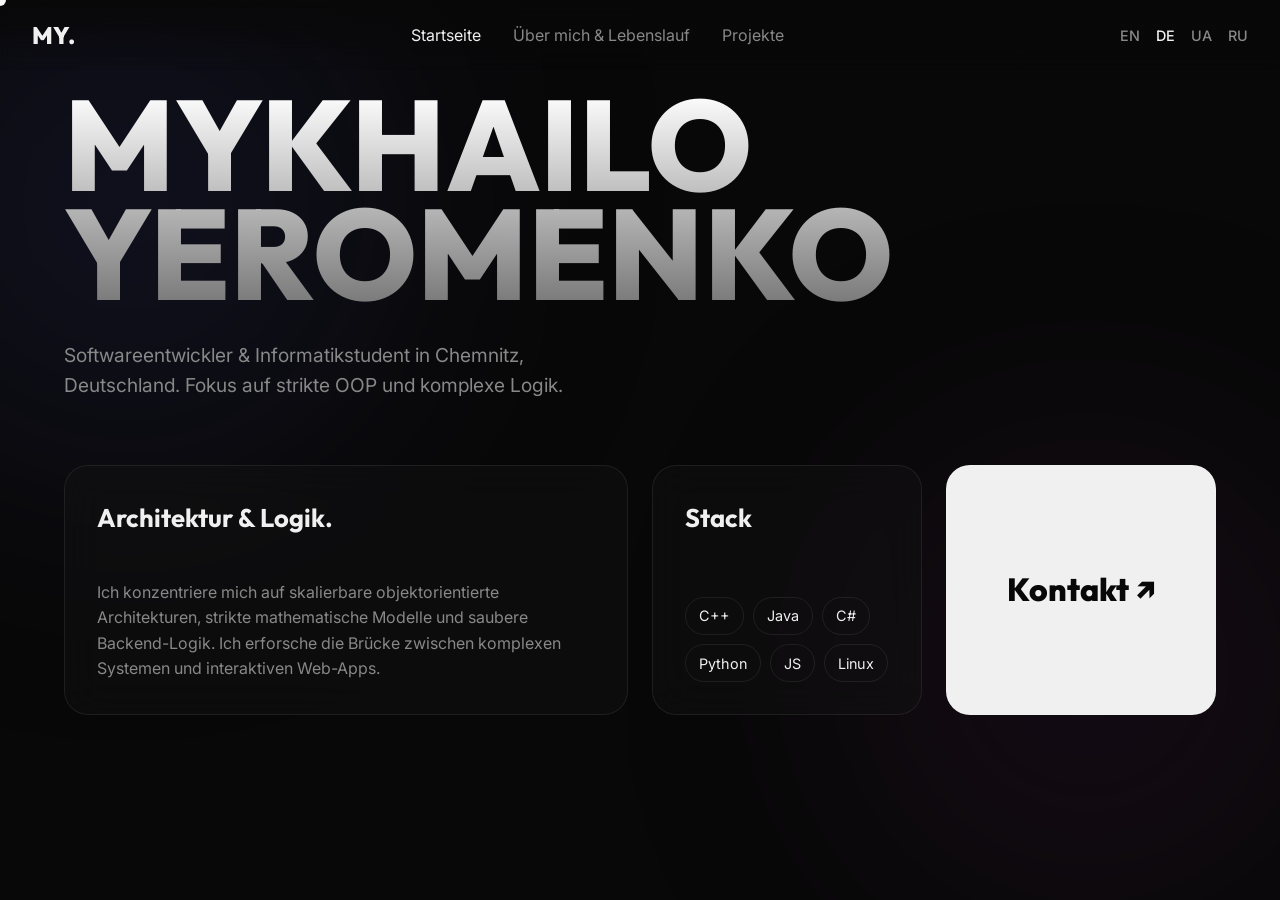
==== index_de.html @ 440ae3af "1" ====
<!DOCTYPE html>
<html lang="de">
<head>
    <meta charset="UTF-8">
    <meta name="viewport" content="width=device-width, initial-scale=1.0">
    <title>Portfolio</title>
    <link href="https://fonts.googleapis.com/css2?family=Outfit:wght@300;500;800&family=Inter:wght@400;500&family=JetBrains+Mono&display=swap" rel="stylesheet">
    <link rel="stylesheet" href="style.css">
    <link rel="icon" href="favicon-round.png" type="image/x-icon">
</head>
<body>
    <div class="cursor"></div>
    <div class="ambient-glow glow-1"></div>
    <div class="ambient-glow glow-2"></div>

    <!-- Шапка и Навигация -->
    <header class="top-nav">
        <div class="logo">MY.</div>
        <div class="burger-menu" id="burger-menu" role="button" aria-label="Navigationsmenü öffnen" tabindex="0">
            <span></span><span></span><span></span>
        </div>
        <nav class="main-nav" id="main-nav">
            <button class="nav-btn active hover-target" data-target="page-home">Startseite</button>
            <button class="nav-btn hover-target" data-target="page-about">Über mich & Lebenslauf</button>
            <button class="nav-btn hover-target" data-target="page-projects">Projekte</button>
        </nav>
        <div class="lang-switch">
            <a href="index.html" class="hover-target">EN</a>
            <a href="index_de.html" class="active hover-target">DE</a>
            <a href="index_ua.html" class="hover-target">UA</a>
            <a href="index_ru.html" class="hover-target">RU</a>
        </div>
    </header>

    <main class="container">
        
        <!-- ================= СТРАНИЦА: ГЛАВНАЯ (Bento Grid) ================= -->
        <section id="page-home" class="page-section active">
            <div class="hero">
                <h1 class="huge-text">MYKHAILO<br>YEROMENKO</h1>
                <div class="hero-bottom">
                    <p>Softwareentwickler & Informatikstudent in Chemnitz, Deutschland. Fokus auf strikte OOP und komplexe Logik.</p>
                </div>
            </div>

            <div class="bento-grid">
                <!-- Кратко о себе -->
                <div class="bento-card span-2 reveal">
                    <h3>Architektur & Logik.</h3>
                    <p>Ich konzentriere mich auf skalierbare objektorientierte Architekturen, strikte mathematische Modelle und saubere Backend-Logik. Ich erforsche die Brücke zwischen komplexen Systemen und interaktiven Web-Apps.</p>
                </div>
                <!-- Стек -->
                <div class="bento-card reveal tech-card">
                    <h3>Stack</h3>
                    <div class="tags">
                        <span>C++</span><span>Java</span><span>C#</span><span>Python</span><span>JS</span><span>Linux</span>
                    </div>
                </div>
                <div class="bento-card reveal contact-card">
                    <a target="_blank" href="https://t.me/Petryshka229" class="hover-target">Kontakt ↗</a>
                </div>
            </div>
        </section>


        <!-- ================= СТРАНИЦА: ОБО МНЕ & CV ================= -->
        <section id="page-about" class="page-section">
            <div class="about-grid">
                <!-- Мотивационное письмо -->
                <article class="motivation-section reveal">
                    <h2>Über mich</h2>
                    <p>Ich betrachte die Softwareentwicklung als eine strukturelle Disziplin. Mein Hauptaugenmerk liegt auf der Erstellung skalierbarer, objektorientierter Architekturen und komplexer Backend-Logik.</p>
                    <p>Über die akademischen Anforderungen hinaus entwickle ich aktiv interaktive Anwendungen und Simulationen. Ob es darum geht, einen mathematischen Kern zu strukturieren oder webbasierte Tools für Tabletop-Spiele wie Dungeons & Dragons zu entwerfen – ich lege stets Wert auf Code-Wartbarkeit und strikte Logikmuster.</p>
                    <p>Derzeit bin ich auf der Suche nach Möglichkeiten, mein Wissen in einer professionellen F&E- oder Backend-Entwicklungsumgebung anzuwenden.</p>
                </article>

                <!-- Резюме (CV) -->
                <article class="cv-section reveal">
                    <h2>Lebenslauf</h2>
                    <div class="cv-item">
                        <span class="cv-date">Okt 2026 — Heute</span>
                        <h3>Technische Universität Chemnitz</h3>
                        <p>B.Sc. Informatik (Wintersemester 2026/2027)</p>
                    </div>
                    <div class="cv-item">
                        <span class="cv-date">2022 — 2024</span>
                        <h3>V. N. Karazin Kharkiv National University</h3>
                        <p>Informatik (4 Semester absolviert)</p>
                    </div>
                    <div class="cv-item">
                        <span class="cv-date">Sprachen</span>
                        <p>Ukrainisch (Muttersprache), Russisch (Muttersprache), Deutsch (B2), Englisch.</p>
                    </div>
                </article>
            </div>
        </section>


        <!-- ================= СТРАНИЦА: ПРОЕКТЫ ================= -->
        <section id="page-projects" class="page-section">
            <div class="projects-header reveal">
                <h2>Ausgewählte Projekte</h2>
                <div class="project-filters">
                    <button class="filter-btn active hover-target" data-filter="all">Alle</button>
                    <button class="filter-btn hover-target" data-filter="university">Universität</button>
                    <button class="filter-btn hover-target" data-filter="courses">Kurse</button>
                    <button class="filter-btn hover-target" data-filter="hobby">Hobby</button>
                    <button class="filter-btn hover-target" data-filter="work">Arbeit</button>
                    <button class="filter-btn hover-target" data-filter="games">Spiele</button>
                </div>
            </div>

            <div class="projects-gallery">
                <article class="advanced-project-card reveal" data-category="university">
                <div class="project-preview">
                    <img src="lab001.jpg" alt="Lab 001 Preview" class="preview-img">
                    <div class="project-links">
                    <a href="https://misha1290.github.io/lab001/" class="btn-primary hover-target" target="_blank" rel="noopener noreferrer">Live-Demo</a>
                    <a href="https://github.com/misha1290/lab001" class="btn-secondary hover-target" target="_blank" rel="noopener noreferrer">GitHub</a>
                    </div>
                </div>
                <div class="project-details">
                    <span class="category">Universitätsprojekt</span>
                    <h3>HTML5 Web-Architektur</h3>
                    <p class="tech-stack">HTML5 • Semantisches Markup</p>
                    <p class="description">
                    Ein akademisches Projekt mit Fokus auf die grundlegenden Prinzipien der Erstellung von Webseiten unter Verwendung moderner HTML5-Standards und Client-Server-Architekturkonzepte.
                    </p>

                    <div class="features-block">
                    <h4>Hauptmerkmale & Highlights:</h4>
                    <ul>
                        <li><strong>Semantische Strukturierung:</strong> Verwendet Standard-Struktur-Tags wie <code>&lt;header&gt;</code>, <code>&lt;section&gt;</code>, <code>&lt;article&gt;</code> und <code>&lt;footer&gt;</code> für einen barrierefreien Dokumentenfluss.</li>
                        <li><strong>Native Multimedia-Integration:</strong> Bindet lokale Video- und Audiodateien direkt über HTML5 <code>&lt;video&gt;</code> und <code>&lt;audio&gt;</code> Tags mit integrierten Steuerelementen ein.</li>
                        <li><strong>Code-Dokumentation:</strong> Nutzt <code>&lt;pre&gt;</code> und <code>&lt;code&gt;</code> Blöcke, um rohe HTML-Beispiele innerhalb der Seite darzustellen.</li>
                    </ul>
                    </div>

                    <div class="code-viewer">
                    <div class="code-header">
                        <div class="mac-btns">
                        <span class="dot red"></span>
                        <span class="dot yellow"></span>
                        <span class="dot green"></span>
                        </div>
                        <span class="filename">index.html</span>
                    </div>
                    <pre><code>&lt;!-- Native video embedding with fallback --&gt;
    &lt;section&gt;
        &lt;p&gt;Вивід відео за допомогою тегу &amp;lt;video&amp;gt;&lt;/p&gt;
        &lt;video width="600" height="400" controls&gt;
            &lt;source src="videolabs.mp4" type="video/mp4"&gt;
            Ваш браузер не підтримує відтворення відео.
        &lt;/video&gt;
    &lt;/section&gt;</code></pre>
                    </div>
                </div>
                </article>
        <!-- BEAUTY-LAB -->
                <article class="advanced-project-card reveal" data-category="work">
                    <div class="project-preview">
                        <img src="BeautyLab.jpg" alt="Beauty Lab Chemnitz" class="preview-img">
                        <div class="project-links">
                        <a href="https://misha1290.github.io/-BEAUTY-LAB/" class="btn-primary hover-target" target="_blank" rel="noopener noreferrer">Live-Demo</a>
                        <a href="https://github.com/misha1290/-BEAUTY-LAB" class="btn-secondary hover-target" target="_blank" rel="noopener noreferrer">GitHub</a>
                        </div>
                    </div>

                    <div class="project-details">
                        <span class="category">Kommerziell / Landing Page</span>
                        <h3>Beauty Lab</h3>
                        <p class="tech-stack">Vanilla JS • Tailwind CSS • Fetch API</p>
                        <p class="description">
                        Eine hochwertige, zweisprachige (RU/DE) Landing Page, entwickelt für ein ästhetisches Zentrum in Deutschland. Das Projekt bietet dynamisches DOM-Rendering, scroll-ausgelöste Animationen und ein serverloses Lead-Capture-System, das mit Telegram integriert ist.
                        </p>

                        <div class="features-block">
                        <h4>Hauptmerkmale & Highlights:</h4>
                        <ul>
                            <li><strong>Serverlose Formularübermittlung:</strong> Weiterleitung von Buchungsanfragen an einen Telegram-Bot via Google Apps Script unter expliziter Umgehung von CORS-Preflight-Beschränkungen.</li>
                            <li><strong>Zustandsspeicherung (UX):</strong> Nutzung von <code>localStorage</code>, um Benutzereingaben über Sitzungen hinweg vorübergehend zu speichern und Datenverlust bei versehentlichem Neuladen der Seite zu verhindern.</li>
                            <li><strong>Zweisprachige Architektur:</strong> Dynamischer Sprachwechsel (Russisch/Deutsch), implementiert über ein benutzerdefiniertes JS-Wörterbuch und DOM-Traversing, ohne die Seite neu zu laden.</li>
                            <li><strong>Leistung:</strong> Striktes Styling mit Tailwind CSS und Animationen mithilfe der nativen <code>IntersectionObserver</code> API für optimale Rendering-Geschwindigkeit.</li>
                        </ul>
                        </div>

                        <div class="code-viewer">
                        <div class="code-header">
                            <div class="mac-btns">
                            <span class="dot red"></span>
                            <span class="dot yellow"></span>
                            <span class="dot green"></span>
                            </div>
                            <span class="filename">telegram-api.js</span>
                        </div>
                        <pre><code>// Asynchronous lead capture & CORS handling
        const GOOGLE_APP_URL = 'https://script.google.com/macros/s/.../exec'; 

        async function sendToTelegram(message, inputIdsToClear) {
            try {
                const response = await fetch(GOOGLE_APP_URL, {
                    method: 'POST',
                    // Using text/plain to avoid CORS preflight issues in Google Script
                    headers: { 'Content-Type': 'text/plain;charset=utf-8' },
                    body: JSON.stringify({ message: message })
                });
                
                const result = await response.json();
                
                if (result.status === 'success') {
                    showSuccessModal();
                    clearFormStorage(inputIdsToClear); // Clears localStorage upon success
                } else {
                    console.error('Server Error:', result.message);
                }
            } catch (error) {
                console.error('Network Error:', error);
            }
        }</code></pre>
                        </div>
                    </div>
                </article>
                <!-- Time Sync Manager -->
                <article class="advanced-project-card reveal" data-category="hobby">
                    <div class="project-preview">
                        <img src="Cat.jpg" alt="Time Sync Manager Preview" class="preview-img">
                        <div class="project-links">
                        <a href="https://misha1290.github.io/cat/" class="btn-primary hover-target" target="_blank" rel="noopener noreferrer">Live-Demo</a>
                        <a href="https://github.com/misha1290/cat" class="btn-secondary hover-target" target="_blank" rel="noopener noreferrer">GitHub</a>
                        </div>
                    </div>

                    <div class="project-details">
                        <span class="category">Hobby / Utility App</span>
                        <h3>Time Sync Manager & Shop</h3>
                        <p class="tech-stack">JavaScript (ES6+) • Fetch API • LocalStorage</p>
                        <p class="description">
                        Eine Webanwendung mit einem Countdown-Timer, der mit einer globalen Zeit-API synchronisiert ist. Sie enthält ein virtuelles Geschäft, in dem Benutzer zeitverändernde Power-Ups kaufen oder verwenden können.
                        </p>

                        <div class="features-block">
                        <h4>Hauptmerkmale & Highlights:</h4>
                        <ul>
                            <li><strong>Server-Zeit-Synchronisation:</strong> Ruft Echtzeit-UTC-Daten von <code>worldtimeapi.org</code> ab, um clientseitige Uhrenabweichungen anzupassen und Manipulationen zu verhindern.</li>
                            <li><strong>Persistente Zustandsverwaltung:</strong> Verwendet <code>localStorage</code>, um die Endzeit des Timers, Pausenmomente und das Shop-Inventar (Gegenstände wie Zeit-Einfrierungen) über Browser-Neuladevorgänge hinweg zu speichern.</li>
                            <li><strong>Dynamische UI-Aktualisierungen:</strong> Berechnet Stunden, Minuten und Sekunden dynamisch und behandelt das Löschen von Intervallen, wenn der Timer null erreicht.</li>
                        </ul>
                        </div>

                        <div class="code-viewer">
                        <div class="code-header">
                            <div class="mac-btns">
                            <span class="dot red"></span>
                            <span class="dot yellow"></span>
                            <span class="dot green"></span>
                            </div>
                            <span class="filename">timer-sync.js</span>
                        </div>
                        <pre><code>// Fetching real UTC time to prevent client-side cheating
        async function getServerTime() {
        try {
            const response = await fetch("https://worldtimeapi.org/api/ip");
            const data = await response.json();
            return new Date(data.utc_datetime);
        } catch (error) {
            console.error("API Error:", error);
            return new Date(); // fallback: local time
        }
        }</code></pre>
                        </div>
                    </div>
                </article>
        <!-- 1. SeptaBank -->
                <article class="advanced-project-card reveal" data-category="courses">
                    <div class="project-preview">
                        <img src="Bank.jpg" alt="SeptaBank UI Preview" class="preview-img">
                        <div class="project-links">
                        <a href="https://misha1290.github.io/SeptaBank/" class="btn-primary hover-target" target="_blank" rel="noopener noreferrer">Live-Demo</a>
                        <a href="https://github.com/misha1290/SeptaBank" class="btn-secondary hover-target" target="_blank" rel="noopener noreferrer">GitHub</a>
                        </div>
                    </div>

                    <div class="project-details">
                        <span class="category">Kursprojekt / Frontend UI</span>
                        <h3>SeptaBank Landing</h3>
                        <p class="tech-stack">Vanilla JS • CSS 3D Transforms • AOS</p>
                        <p class="description">
                        Eine visuell ansprechende Landing Page, entworfen für ein fiktives Finanzinstitut. Der Hauptfokus liegt auf einer reibungslosen Benutzererfahrung mit gesteuerten Preloader-Sequenzen, scroll-gesteuerten Enthüllungen und komplexen CSS-Architekturen für 3D-Elemente.
                        </p>

                        <div class="features-block">
                        <h4>Wichtige technische Highlights:</h4>
                        <ul>
                            <li><strong>Timeout-Preloader:</strong> Ein benutzerdefinierter, JS-gesteuerter Ladebildschirm, der den Overflow blockiert, bis das DOM vollständig bereit ist, und reibungslos über CSS-Klassen ausgeblendet wird.</li>
                            <li><strong>3D-Karten-Interaktionen:</strong> Implementierung realistischer Kreditkartenkomponenten mit erweiterten CSS-Eigenschaften wie <code>transform-style: preserve-3d</code> und <code>rotateY</code>.</li>
                            <li><strong>Scroll-Animationen:</strong> Integration der AOS-Bibliothek für performante, intersectionsbasierte Fade- und Zoom-Effekte auf Inhaltsblöcken.</li>
                        </ul>
                        </div>

                        <div class="code-viewer">
                        <div class="code-header">
                            <div class="mac-btns">
                            <span class="dot red"></span>
                            <span class="dot yellow"></span>
                            <span class="dot green"></span>
                            </div>
                            <span class="filename">loader.js</span>
                        </div>
                        <pre><code>// Preloader & overflow control sequence
        let loader = document.querySelector('.loading');
        let body = document.querySelector('body');

        window.addEventListener('load', function() {
            loader.classList.add('tuck');
            body.classList.add('tuck'); // Enables scrolling
            
            setTimeout(function() {
                loader.classList.remove('tuck');
                body.classList.remove('tuck');
            }, 1000);
        });</code></pre>
                        </div>
                    </div>
                </article>
                <!-- 2. Gildia -->
                <article class="advanced-project-card reveal" data-category="hobby">
                    <div class="project-preview">
                        <img src="Gildia.jpg" alt="Adventurers Guild Preview" class="preview-img">
                        <div class="project-links">
                        <a href="https://misha1290.github.io/Gildia/" class="btn-primary hover-target" target="_blank" rel="noopener noreferrer">Live-Demo</a>
                        <a href="https://github.com/misha1290/Gildia" class="btn-secondary hover-target" target="_blank" rel="noopener noreferrer">GitHub</a>
                        </div>
                    </div>

                    <div class="project-details">
                        <span class="category">Hobby / Tabletop Tool</span>
                        <h3>Adventurers Guild Board</h3>
                        <p class="tech-stack">JavaScript (ES6) • DOM Manipulation • CSS</p>
                        <p class="description">
                        Ein immersives, interaktives Quest-Board, das entwickelt wurde, um Homebrew D&D-Kampagnen zu verfolgen. Es parst Arrays von Quest- und Charakterdaten, um dynamisch ein zufälliges, organisch aussehendes schwarzes Brett und eine Rangliste zu generieren.
                        </p>

                        <div class="features-block">
                        <h4>Wichtige technische Highlights:</h4>
                        <ul>
                            <li><strong>Dynamische HTML-Injektion:</strong> Durchlaufen von Daten-Arrays, um komplexe DOM-Elemente on-the-fly mittels Template-Literalen zu konstruieren und anzuhängen.</li>
                            <li><strong>Organische algorithmische UI:</strong> Simulation eines physischen schwarzen Bretts durch Anwendung einer zufälligen CSS-Rotation (zwischen -4 und 4 Grad) auf jede gerenderte Quest-Karte.</li>
                            <li><strong>Komplexes Styling:</strong> Erstellung einer Fantasy-Ästhetik unter Verwendung von gestapelten linearen und radialen Farbverläufen, benutzerdefinierten Web-Schriftarten und mehrschichtigen Box-Shadows.</li>
                        </ul>
                        </div>

                        <div class="code-viewer">
                        <div class="code-header">
                            <div class="mac-btns">
                            <span class="dot red"></span>
                            <span class="dot yellow"></span>
                            <span class="dot green"></span>
                            </div>
                            <span class="filename">render-quests.js</span>
                        </div>
                        <pre><code>// Dynamic rendering with randomized rotation
        quests.forEach(quest =&gt; {
            const notice = document.createElement('div');
            notice.classList.add('notice');
            
            // Applying random tilt (-4 to 4 degrees)
            const rotation = (Math.random() * 8) - 4;
            notice.style.transform = `rotate(${rotation}deg)`;

            let marksHtml = quest.marks &gt; 0 
                ? `&lt;div class="marks"&gt;${'🔴'.repeat(quest.marks)}&lt;/div&gt;` 
                : '';

            notice.innerHTML = `
                &lt;h2&gt;${quest.title}&lt;/h2&gt;
                &lt;span class="highlight"&gt;XP: ${quest.xp}&lt;/span&gt;
                &lt;p&gt;${quest.desc}&lt;/p&gt;
                &lt;span class="highlight"&gt;Reward: ${quest.reward}&lt;/span&gt;
                ${marksHtml}
            `;
            
            board.appendChild(notice);
        });</code></pre>
                        </div>
                    </div>
                </article>
                <!-- Kingdom Game -->
                <article class="advanced-project-card reveal" data-category="hobby games">
                    <div class="project-preview">
                        <img src="kingdom.png" alt="Kingdom Game Preview" class="preview-img">
                        <div class="project-links">
                        <a href="https://misha1290.github.io/kingdom/" class="btn-primary hover-target" target="_blank" rel="noopener noreferrer">Live-Demo</a>
                        <a href="https://github.com/misha1290/kingdom" class="btn-secondary hover-target" target="_blank" rel="noopener noreferrer">GitHub</a>
                        </div>
                    </div>

                    <div class="project-details">
                        <span class="category">Hobby / Web-Spiel</span>
                        <h3>Kingdom: Royal Defense</h3>
                        <p class="tech-stack">Vanilla JS • HTML5 Audio • DOM</p>
                        <p class="description">
                        Ein browserbasiertes interaktives Story- und Strategiespiel. Spieler verwalten Truppenstärken und Taktiken, um einen Aufstand niederzuschlagen, mit verzweigten Handlungssträngen, versteckten Lore-Modals und einer benutzerdefinierten ziehbaren Radio-Schnittstelle für Hintergrundmusik.
                        </p>

                        <div class="features-block">
                        <h4>Wichtige technische Highlights:</h4>
                        <ul>
                            <li><strong>Benutzerdefinierter Media Player:</strong> Implementierung einer ziehbaren Radio-UI, bei der die Position des Schiebereglers dynamisch den aktuell spielenden Audiotrack berechnet und ändert.</li>
                            <li><strong>Spiel-Logik & Ergebnisse:</strong> Entwicklung eines Kampfbeschreibungssystems, das Benutzerentscheidungen und zufällige Feindstärke vergleicht, um Sieg oder Niederlage zu bestimmen.</li>
                            <li><strong>CSS State Management:</strong> Nutzung des nativen Checkbox-Hacks (Pseudoklassen), um komplexe versteckte UI-Elemente und Lore-Modals umzuschalten, ohne sich vollständig auf JavaScript zu verlassen.</li>
                        </ul>
                        </div>

                        <div class="code-viewer">
                        <div class="code-header">
                            <div class="mac-btns">
                            <span class="dot red"></span>
                            <span class="dot yellow"></span>
                            <span class="dot green"></span>
                            </div>
                            <span class="filename">radio-drag.js</span>
                        </div>
                        <pre><code>// Handling draggable radio slider and track switching
        draggable.onmousedown = function(event) {
            isDragging = true;
            document.onmousemove = function(event) {
                if (isDragging) {
                    const containerRect = container.getBoundingClientRect();
                    let newLeft = event.clientX - containerRect.left - draggable.offsetWidth / 2;

                    let closestPosition = positions[0];
                    let closestDistance = Math.abs(newLeft - positions[0]);
                    for (let pos of positions) {
                        let distance = Math.abs(newLeft - pos);
                        if (distance &lt; closestDistance) {
                            closestPosition = pos;
                            closestDistance = distance;
                        }
                    }
                    draggable.style.left = closestPosition + 'px';
                }
            };
        };</code></pre>
                        </div>
                    </div>
                </article>

                <!-- Chess Players -->
                <article class="advanced-project-card reveal" data-category="courses">
                    <div class="project-preview">
                        <img src="Chess.jpeg" alt="Chess Players Preview" class="preview-img">
                        <div class="project-links">
                        <a href="https://misha1290.github.io/Practical_robot_No.7/" class="btn-primary hover-target" target="_blank" rel="noopener noreferrer">Live-Demo</a>
                        <a href="https://github.com/misha1290/Practical_robot_No.7" class="btn-secondary hover-target" target="_blank" rel="noopener noreferrer">GitHub</a>
                        </div>
                    </div>

                    <div class="project-details">
                        <span class="category">Kursprojekt / Information</span>
                        <h3>Greatest Chess Players</h3>
                        <p class="tech-stack">HTML5 • CSS Layouts • Anchor Navigation</p>
                        <p class="description">
                        Eine strukturierte Informationswebseite, die die Biografien der größten Schachspieler der Geschichte detailliert beschreibt. Das Projekt betont saubere Typografie, semantische Strukturierung und effektive In-Page-Navigation mithilfe von Anker-Links.
                        </p>

                        <div class="features-block">
                        <h4>Wichtige technische Highlights:</h4>
                        <ul>
                            <li><strong>Fixierte Sidebar-Navigation:</strong> Implementierung eines persistenten Seitenmenüs mit CSS Fixed Positioning, das es Benutzern ermöglicht, schnell zwischen verschiedenen Spielerbiografien zu springen.</li>
                            <li><strong>Semantischer HTML-Fluss:</strong> Nutzung von Struktur-Tags zur logischen Organisation von Inhalten für bessere Barrierefreiheit und SEO-Indizierung.</li>
                            <li><strong>Responsive Layout-Anpassungen:</strong> Konfiguration von Media Queries, um die Sidebar auf kleineren Bildschirmen auszublenden und sicherzustellen, dass der Hauptinhalt auf mobilen Geräten lesbar bleibt.</li>
                        </ul>
                        </div>

                        <div class="code-viewer">
                        <div class="code-header">
                            <div class="mac-btns">
                            <span class="dot red"></span>
                            <span class="dot yellow"></span>
                            <span class="dot green"></span>
                            </div>
                            <span class="filename">style.css</span>
                        </div>
                        <pre><code>/* Responsive Sidebar Navigation */
        .minu{
        position: fixed;
        text-align: center;
        border: thick solid black;
        width: 190px;
        height: 520px;
        left: 30px;
        }

        @media screen and (max-width: 906px) {
        .minu{
            display: none;
        }
        .section{
            padding-left: 0px;
        }
        }</code></pre>
                        </div>
                    </div>
                </article>

                <!-- DECBASE -->
                <article class="advanced-project-card reveal" data-category="courses work">
                    <div class="project-preview">
                        <img src="DECBASE.jpeg" alt="DECBASE Preview" class="preview-img">
                        <div class="project-links">
                        <a href="https://misha1290.github.io/DECBASE/" class="btn-primary hover-target" target="_blank" rel="noopener noreferrer">Live-Demo</a>
                        <a href="https://github.com/misha1290/DECBASE" class="btn-secondary hover-target" target="_blank" rel="noopener noreferrer">GitHub</a>
                        </div>
                    </div>

                    <div class="project-details">
                        <span class="category">Kurse / Architektur Landing</span>
                        <h3>DECBASE Interior Design</h3>
                        <p class="tech-stack">SCSS • Bootstrap 5 • HTML Dialog</p>
                        <p class="description">
                        Eine umfassende, stark stilistisierte Landing Page für ein Innenarchitekturbüro. Dieses Projekt demonstriert die Fähigkeit, externe Frameworks zu integrieren und gleichzeitig eine starke, benutzerdefinierte Styling-Architektur beizubehalten.
                        </p>

                        <div class="features-block">
                        <h4>Wichtige technische Highlights:</h4>
                        <ul>
                            <li><strong>Native Dialog Modals:</strong> Nutzung des nativen HTML-Dialog-Elements in Kombination mit Inline-JavaScript, um komplexe Overlay-Bildschirme ohne schwere externe Skripte zu verwalten.</li>
                            <li><strong>Framework-Integration:</strong> Verwendung einer beliebten CSS-Bibliothek zur schnellen Implementierung robuster Komponenten, insbesondere von responsiven Karussells für Kundenreferenzen.</li>
                            <li><strong>Erweiterte CSS-Architektur:</strong> Organisation von Stilen mithilfe von erweitertem Nesting und Pseudo-Elementen zur Erstellung komplexer UI-Muster wie animierter mobiler Burger-Menüs.</li>
                        </ul>
                        </div>

                        <div class="code-viewer">
                        <div class="code-header">
                            <div class="mac-btns">
                            <span class="dot red"></span>
                            <span class="dot yellow"></span>
                            <span class="dot green"></span>
                            </div>
                            <span class="filename">index.html</span>
                        </div>
                        <pre><code>&lt;!-- Native HTML5 Dialog Implementation --&gt;
        &lt;button class="best-button-open sub-button" onclick="document.querySelector('.best-modal').showModal()"&gt;CONTINUE READING&lt;/button&gt;

        &lt;dialog class="best-modal"&gt;
        &lt;h1 class="modal-title"&gt;More information&lt;/h1&gt;
        &lt;p class="modal-text"&gt;Detailed content goes here...&lt;/p&gt;
        &lt;img class="modal-img" src="./image/img1.jpg" alt="error"&gt;
        &lt;button class="best-button-close" onclick="document.querySelector('.best-modal').close()"&gt;Exit&lt;/button&gt;
        &lt;/dialog&gt;</code></pre>
                        </div>
                    </div>
                </article>

            </div>
        </section>
    </main>
    <script src="script.js"></script>
</body>
</html>
---- style.css ----
:root {
    --bg-color: #080808;
    --text-main: #f0f0f0;
    --text-muted: #888;
    --accent: #fff;
    --card-bg: rgba(20, 20, 20, 0.4);
    --card-border: rgba(255, 255, 255, 0.08);
    --code-bg: #0D0D0D;
}

* {
    margin: 0;
    padding: 0;
    box-sizing: border-box;
}
/* Скролл */
html {
    scrollbar-width: thin;
    scrollbar-color: rgba(255, 255, 255, 0.2) var(--bg-color);
}
::-webkit-scrollbar {
    width: 8px;
}
::-webkit-scrollbar-track {
    background: var(--bg-color);
}
::-webkit-scrollbar-thumb {
    background: rgba(255, 255, 255, 0.15);
    border-radius: 10px;
    border: 2px solid var(--bg-color);
}
::-webkit-scrollbar-thumb:hover {
    background: rgba(255, 255, 255, 0.35);
}


body {
    background-color: var(--bg-color);
    color: var(--text-main);
    font-family: 'Inter', sans-serif;
    overflow-x: hidden;
    line-height: 1.6;
}

/* --- Ambient Glow --- */
.ambient-glow {
    position: fixed;
    border-radius: 50%;
    filter: blur(120px);
    z-index: -1;
    opacity: 0.5;
    will-change: transform, opacity
}
.glow-1 {
    width: 60vw; height: 60vw;
    background: radial-gradient(circle, rgba(40,40,90,0.8) 0%, rgba(0,0,0,0) 70%);
    top: -20vh; left: -20vw;
}
.glow-2 {
    width: 50vw; height: 50vw;
    background: radial-gradient(circle, rgba(80,30,80,0.6) 0%, rgba(0,0,0,0) 70%);
    bottom: -10vh; right: -10vw;
}

.top-nav {
    display: flex;
    justify-content: space-between;
    align-items: center;
    padding: 1rem 2rem;
    position: fixed;
    width: 100%;
    z-index: 100;
    background: linear-gradient(to bottom, rgba(8,8,8,0.9), transparent);
    backdrop-filter: blur(5px);
}
.logo {
    font-family: 'Outfit', sans-serif;
    font-weight: 800;
    font-size: 1.5rem;
}
.main-nav {
    display: flex;
    gap: 2rem;
}
.nav-btn {
    background: none; border: none;
    color: var(--text-muted);
    font-size: 1rem; font-family: 'Inter', sans-serif;
    transition: color 0.3s;
}
.nav-btn.active, .nav-btn:hover { color: var(--text-main); }

.lang-switch { 
    display: flex; 
    gap: 1rem; 
    font-size: 0.9rem; 
    font-weight: 500; 
}

.lang-switch a { 
    color: var(--text-muted); 
    text-decoration: none;
    transition: color 0.3s ease; 
}

.lang-switch a.active, 
.lang-switch a:hover { 
    color: var(--text-main); 
}

.container { 
    padding: 90px 4rem 2rem; 
    max-width: 1400px; 
    margin: 0 auto; 
    min-height: 100vh; /* Гарантируем, что контейнер занимает весь экран */
}
.page-section { display: none; animation: fadeIn 0.6s ease forwards; }
.page-section.active { display: block; }
@keyframes fadeIn { from { opacity: 0; transform: translateY(10px); } to { opacity: 1; transform: translateY(0); } }

/* --- ГЛАВНАЯ: Typography & Bento --- */
.hero { margin-bottom: 4rem; }
.huge-text {
    font-family: 'Outfit', sans-serif;
    font-size: clamp(4rem, 10vw, 11rem);
    font-weight: 800; line-height: 0.85;
    background: linear-gradient(180deg, #fff 0%, #777 100%);
    -webkit-background-clip: text; -webkit-text-fill-color: transparent;
}
.hero-bottom { margin-top: 2rem; color: var(--text-muted); font-size: 1.2rem; max-width: 500px; }

.bento-grid {
    display: grid; grid-template-columns: repeat(4, 1fr);
    grid-auto-rows: 250px; gap: 1.5rem;
}
.bento-card {
    background: var(--card-bg); border: 1px solid var(--card-border);
    border-radius: 24px; padding: 2rem;
    display: flex; flex-direction: column; justify-content: space-between;
    backdrop-filter: blur(20px); transition: transform 0.4s;
}
.bento-card:hover { transform: translateY(-5px); }
.span-2 { grid-column: span 2; }
.bento-card h3 { font-family: 'Outfit', sans-serif; font-size: 1.6rem; margin-bottom: 1rem; }
.bento-card p { color: var(--text-muted); }

.tags { display: flex; flex-wrap: wrap; gap: 0.6rem; }
.tags span { padding: 0.4rem 0.8rem; border: 1px solid var(--card-border); border-radius: 50px; font-size: 0.9rem; }
.contact-card { background: var(--text-main); align-items: center; justify-content: center; position: relative; }
.contact-card a { color: var(--bg-color); text-decoration: none; font-size: 2rem; font-family: 'Outfit', sans-serif; font-weight: 800; }
.contact-card a::after {
    content: '';
    position: absolute;
    inset: 0;
}

/* --- ОБО МНЕ & CV --- */
.about-grid { display: grid; grid-template-columns: 1fr 1fr; gap: 4rem; padding-top: 2rem; }
h2 { font-family: 'Outfit', sans-serif; font-size: 2.5rem; margin-bottom: 2rem; border-bottom: 1px solid var(--card-border); padding-bottom: 1rem; }
.motivation-section p { color: var(--text-muted); font-size: 1.1rem; margin-bottom: 1.5rem; }
.cv-item { margin-bottom: 2rem; }
.cv-date { display: block; font-family: 'JetBrains Mono', monospace; font-size: 0.85rem; color: #aaa; margin-bottom: 0.3rem; }
.cv-item h3 { font-size: 1.2rem; margin-bottom: 0.3rem; }
.cv-item p { color: var(--text-muted); }

/* --- ПРОЕКТЫ & ФИЛЬТРЫ --- */
.projects-header { margin-bottom: 3rem; }
.project-filters { display: flex; gap: 1rem; flex-wrap: wrap; }
.filter-btn {
    background: none; border: 1px solid var(--card-border); color: var(--text-muted);
    padding: 0.5rem 1.2rem; border-radius: 20px; transition: all 0.3s;
}
.filter-btn.active, .filter-btn:hover { border-color: var(--text-main); color: var(--text-main); }

/* Advanced Cards */
.advanced-project-card {
    display: grid; grid-template-columns: 400px 1fr; gap: 3rem;
    margin-bottom: 4rem; padding-bottom: 4rem; border-bottom: 1px solid var(--card-border);
}
.project-preview { display: flex; flex-direction: column; gap: 1.5rem; }
.preview-img { width: 100%; border-radius: 12px; border: 1px solid var(--card-border); object-fit: cover; }
.project-links { display: flex; gap: 1rem; }
.btn-primary, .btn-secondary { padding: 0.8rem 1.5rem; border-radius: 6px; text-decoration: none; font-weight: 500; font-size: 0.9rem; text-align: center; flex: 1; }
.btn-primary { background: var(--text-main); color: var(--bg-color); }
.btn-secondary { background: transparent; border: 1px solid var(--card-border); color: var(--text-main); }

.project-details .category { font-family: 'JetBrains Mono', monospace; font-size: 0.8rem; color: #aaa; text-transform: uppercase; }
.project-details h3 { font-family: 'Outfit', sans-serif; font-size: 2rem; margin: 0.5rem 0; }
.tech-stack { color: #fff; font-size: 0.9rem; margin-bottom: 1rem; }
.description { color: var(--text-muted); margin-bottom: 1.5rem; }
.project-details {
    min-width: 0; 
}

.features-block { padding: 1.5rem; background: var(--card-bg); border-radius: 8px; border-left: 2px solid var(--text-main); margin-bottom: 1.5rem; }
.features-block h4 { margin-bottom: 0.8rem; font-weight: 500; }
.features-block ul { list-style-position: inside; color: var(--text-muted); }
.features-block strong { color: var(--text-main); font-weight: 500; }

.code-viewer { background: var(--code-bg); border: 1px solid var(--card-border); border-radius: 8px; overflow: hidden; }
.code-header { background: #1a1a1a; padding: 0.8rem 1rem; display: flex; align-items: center; border-bottom: 1px solid var(--card-border); }
.mac-btns { display: flex; gap: 6px; }
.dot { width: 10px; height: 10px; border-radius: 50%; }
.dot.red { background: #FF5F56; } .dot.yellow { background: #FFBD2E; } .dot.green { background: #27C93F; }
.filename { margin-left: 1rem; color: var(--text-muted); font-size: 0.85rem; font-family: 'JetBrains Mono', monospace; }
.code-viewer pre { padding: 1.5rem; overflow-x: auto; margin: 0; }
.code-viewer code { font-family: 'JetBrains Mono', monospace; font-size: 0.9rem; color: #A9B7C6; }

/* --- Анимации & Курсор --- */
.reveal { opacity: 0; transform: translateY(30px); transition: all 0.8s ease-out; }
.reveal.visible { opacity: 1; transform: translateY(0); }

.cursor {
    position: fixed; top: 0; left: 0; width: 12px; height: 12px;
    background-color: #fff; border-radius: 50%; pointer-events: none;
    z-index: 9999; mix-blend-mode: difference; transform: translate(-50%, -50%);
    transition: width 0.3s, height 0.3s;
}
.cursor.hovered { width: 50px; height: 50px; background-color: transparent; border: 1px solid #fff; }
/* Стили для кнопки бургера */
.burger-menu {
    display: none;
    flex-direction: column;
    gap: 5px;
    z-index: 101;
}
.burger-menu span {
    width: 25px;
    height: 2px;
    background-color: var(--text-main);
    transition: 0.3s;
}

/* Адаптивность */
@media (max-width: 1024px) {
    .bento-grid { grid-template-columns: 1fr 1fr; }
    .advanced-project-card { grid-template-columns: 1fr; }
    .about-grid { grid-template-columns: 1fr; gap: 2rem; }
}
@media (max-width: 768px) {
    .top-nav { padding: 1.5rem 2rem; }
    .container { padding: 100px 2rem 2rem; }
    .huge-text { font-size: 3rem; }
    .cursor {
        display: none !important;
    }
    * {
        cursor: auto !important;
    }
        .burger-menu {
        display: flex; /* Показываем бургер на мобильных */
    }
    
    .lang-switch {
        display: none; /* Можно скрыть или перенести внутрь меню */
    }

    /* Выезжающее меню */
    .main-nav {
        position: fixed;
        top: 0;
        right: -100%; /* Спрятано за экраном */
        width: 250px;
        height: 100vh;
        background: rgba(8, 8, 8, 0.95);
        backdrop-filter: blur(10px);
        border-left: 1px solid var(--card-border);
        flex-direction: column;
        justify-content: center;
        align-items: center;
        transition: right 0.4s ease;
    }

    .main-nav.open {
        right: 0; /* Меню выехало */
    }

    .nav-btn {
        font-size: 1.5rem;
        margin: 1rem 0;
    }
}
body.custom-cursor-active * {
    cursor: none !important;
}
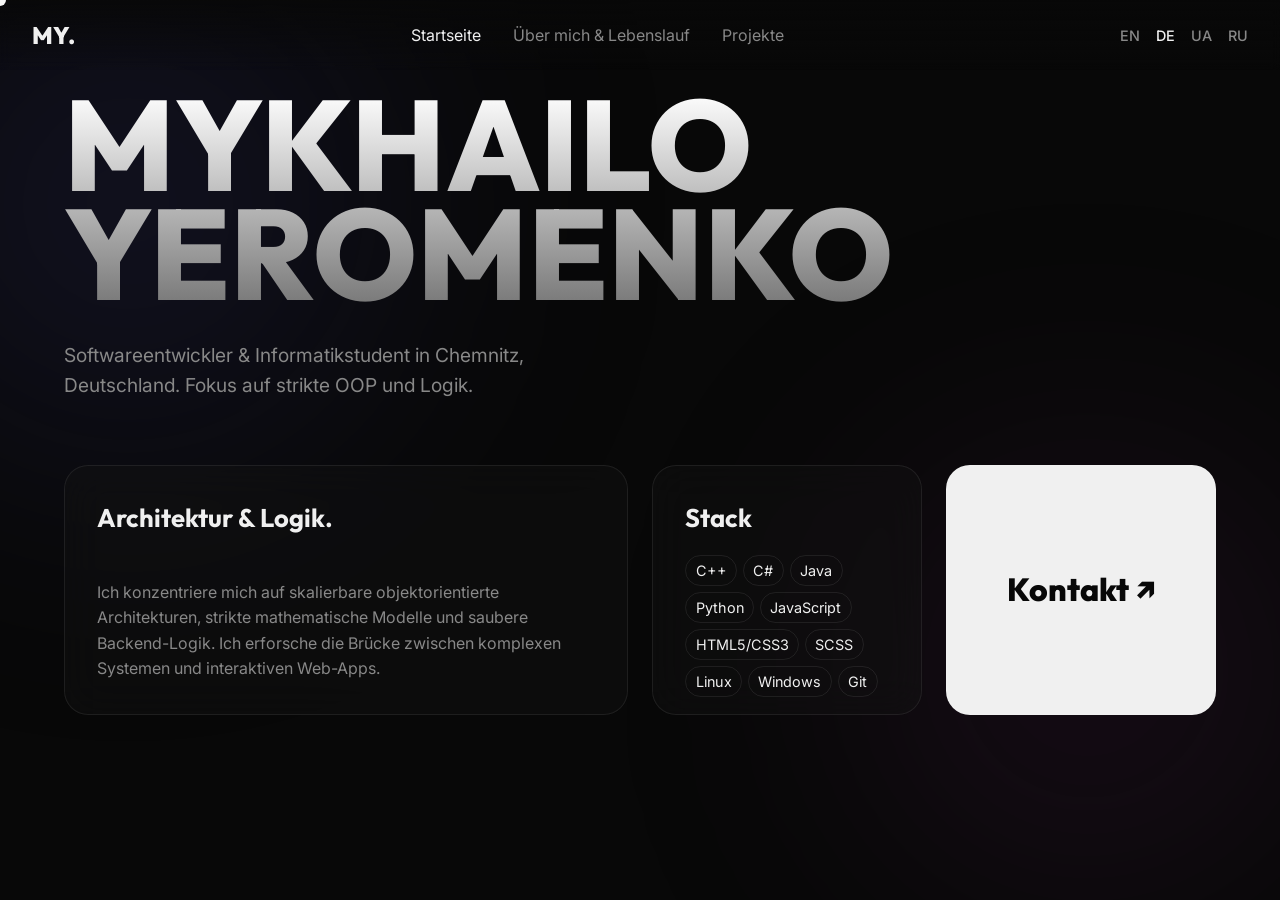
==== commit ff13b88d: "rebag1" ====
--- a/index_de.html
+++ b/index_de.html
@@ -23,7 +23,17 @@
             <button class="nav-btn active hover-target" data-target="page-home">Startseite</button>
             <button class="nav-btn hover-target" data-target="page-about">Über mich & Lebenslauf</button>
             <button class="nav-btn hover-target" data-target="page-projects">Projekte</button>
+            
+            <!-- МОБИЛЬНЫЙ ПЕРЕКЛЮЧАТЕЛЬ (Будет виден только в меню на телефоне) -->
+            <div class="mobile-lang-switch">
+                <a href="index.html" class="hover-target">EN</a>
+                <a href="index_de.html" class="active hover-target">DE</a>
+                <a href="index_ua.html" class="hover-target">UA</a>
+                <a href="index_ru.html" class="hover-target">RU</a>
+            </div>
         </nav>
+
+        <!-- ДЕСКТОПНЫЙ ПЕРЕКЛЮЧАТЕЛЬ (Будет виден только на ПК) -->
         <div class="lang-switch">
             <a href="index.html" class="hover-target">EN</a>
             <a href="index_de.html" class="active hover-target">DE</a>
@@ -39,7 +49,7 @@
             <div class="hero">
                 <h1 class="huge-text">MYKHAILO<br>YEROMENKO</h1>
                 <div class="hero-bottom">
-                    <p>Softwareentwickler & Informatikstudent in Chemnitz, Deutschland. Fokus auf strikte OOP und komplexe Logik.</p>
+                    <p>Softwareentwickler & Informatikstudent in Chemnitz, Deutschland. Fokus auf strikte OOP und Logik.</p>
                 </div>
             </div>
 
@@ -53,7 +63,12 @@
                 <div class="bento-card reveal tech-card">
                     <h3>Stack</h3>
                     <div class="tags">
-                        <span>C++</span><span>Java</span><span>C#</span><span>Python</span><span>JS</span><span>Linux</span>
+                        <!-- Языки -->
+                        <span>C++</span><span>C#</span><span>Java</span><span>Python</span><span>JavaScript</span>
+                        <!-- Веб -->
+                        <span>HTML5/CSS3</span><span>SCSS</span>
+                        <!-- Окружение и инструменты -->
+                        <span>Linux</span><span>Windows</span><span>Git</span>
                     </div>
                 </div>
                 <div class="bento-card reveal contact-card">
--- a/style.css
+++ b/style.css
@@ -144,8 +144,17 @@
 .bento-card h3 { font-family: 'Outfit', sans-serif; font-size: 1.6rem; margin-bottom: 1rem; }
 .bento-card p { color: var(--text-muted); }
 
-.tags { display: flex; flex-wrap: wrap; gap: 0.6rem; }
-.tags span { padding: 0.4rem 0.8rem; border: 1px solid var(--card-border); border-radius: 50px; font-size: 0.9rem; }
+.tags { 
+    display: flex; 
+    flex-wrap: wrap; 
+    gap: 0.35rem;
+}
+.tags span { 
+    padding: 0.2rem 0.6rem;
+    border: 1px solid var(--card-border); 
+    border-radius: 50px; 
+    font-size: 0.9rem;
+}
 .contact-card { background: var(--text-main); align-items: center; justify-content: center; position: relative; }
 .contact-card a { color: var(--bg-color); text-decoration: none; font-size: 2rem; font-family: 'Outfit', sans-serif; font-weight: 800; }
 .contact-card a::after {
@@ -230,23 +239,25 @@
     background-color: var(--text-main);
     transition: 0.3s;
 }
-
+.mobile-lang-switch {
+    display: none;
+}
 /* Адаптивность */
 @media (max-width: 1024px) {
-    .bento-grid { grid-template-columns: 1fr 1fr; }
+    .bento-grid { grid-template-columns: 1fr 1fr; grid-auto-rows: minmax(200px, auto);}
     .advanced-project-card { grid-template-columns: 1fr; }
     .about-grid { grid-template-columns: 1fr; gap: 2rem; }
+    .cursor {
+        display: none !important;
+    }
+    * {
+        cursor: auto !important;
+    }
 }
 @media (max-width: 768px) {
     .top-nav { padding: 1.5rem 2rem; }
     .container { padding: 100px 2rem 2rem; }
     .huge-text { font-size: 3rem; }
-    .cursor {
-        display: none !important;
-    }
-    * {
-        cursor: auto !important;
-    }
         .burger-menu {
         display: flex; /* Показываем бургер на мобильных */
     }
@@ -279,7 +290,34 @@
         font-size: 1.5rem;
         margin: 1rem 0;
     }
-}
+.lang-switch {
+        display: none; 
+    }
+
+    /* Показываем мобильный переключатель внутри бургер-меню */
+    .mobile-lang-switch {
+        display: flex;
+        gap: 1.5rem;
+        margin-top: 2rem;
+        border-top: 1px solid var(--card-border);
+        padding-top: 1.5rem;
+        width: 80%;
+        justify-content: center;
+    }
+
+    .mobile-lang-switch a {
+        color: var(--text-muted);
+        text-decoration: none;
+        font-size: 1.2rem;
+        transition: color 0.3s ease;
+    }
+
+    .mobile-lang-switch a.active, 
+    .mobile-lang-switch a:hover {
+        color: var(--text-main);
+    }
+}
+
 body.custom-cursor-active * {
     cursor: none !important;
 }
